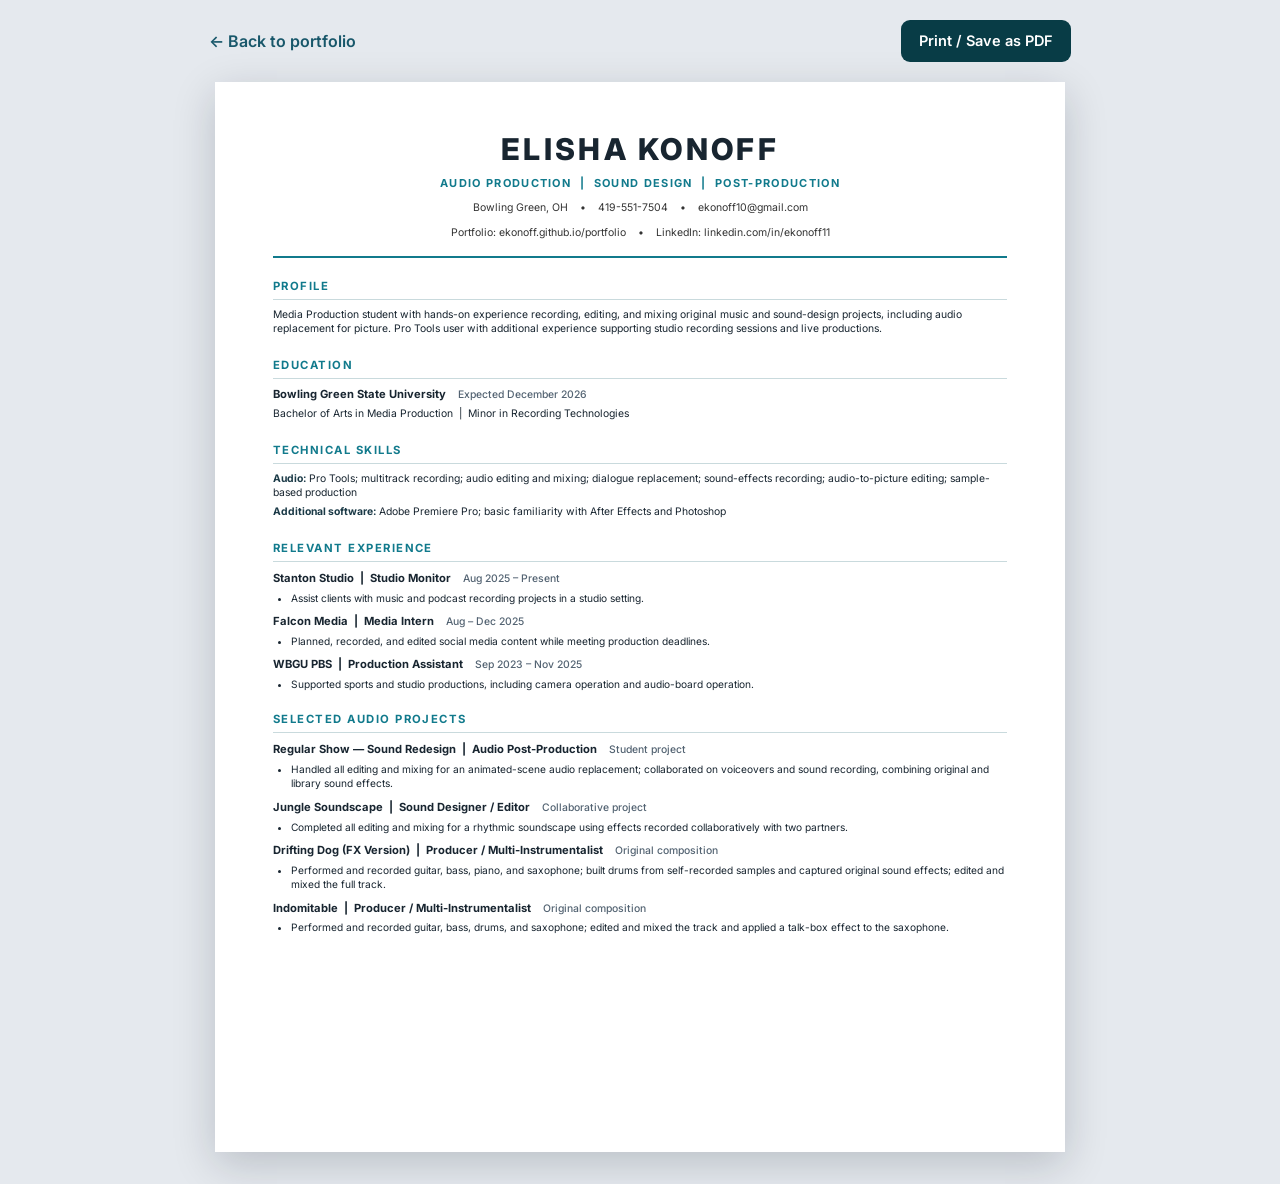
==== resume/index.html @ 47121824 "Publish readable, printable audio internship résumé page" ====
<!doctype html>
<html lang="en">
<head>
<meta charset="utf-8">
<meta name="viewport" content="width=device-width, initial-scale=1">
<title>Elisha Konoff | Résumé</title>
<meta name="description" content="Résumé of Elisha Konoff: audio production, sound design, recording, editing, and post-production.">
<link rel="preconnect" href="https://fonts.googleapis.com">
<link href="https://fonts.googleapis.com/css2?family=Inter:wght@400;500;600;700;800&display=swap" rel="stylesheet">
<style>
:root{--accent:#117a8c;--ink:#182530;--muted:#536372}
*{box-sizing:border-box}
html{background:#e5e9ee}
body{font-family:Inter,Arial,Helvetica,sans-serif;color:var(--ink);margin:0;line-height:1.4}
.utility{display:flex;justify-content:space-between;align-items:center;gap:15px;max-width:890px;margin:20px auto;padding:0 14px}
.utility a{color:#18576a;text-decoration:none;font-weight:600}
.utility button{border:0;background:#083c46;color:white;border-radius:9px;padding:12px 18px;cursor:pointer;font:600 .91rem Inter,Arial,sans-serif}
.sheet{width:min(100% - 28px,850px);min-height:1070px;margin:0 auto 32px;background:white;padding:46px 58px 40px;box-shadow:0 12px 40px #0a172331}
header{text-align:center;border-bottom:2px solid var(--accent);padding-bottom:15px}
h1{font-size:30px;letter-spacing:.11em;margin:0 0 6px;font-weight:800}
.tagline{font-size:11px;letter-spacing:.12em;color:var(--accent);font-weight:700}
.contactline{font-size:10.5px;margin-top:10px;display:flex;justify-content:center;flex-wrap:wrap;gap:5px 12px;color:#333}
.contactline a{color:inherit;text-decoration:none}
h2{font-size:11.3px;letter-spacing:.13em;color:var(--accent);text-transform:uppercase;border-bottom:1px solid #c9dadd;margin:21px 0 8px;padding-bottom:4px}
p{font-size:10.4px;line-height:1.43;margin:4px 0}
.entry{margin:9px 0 0}
.entry-header{display:flex;justify-content:flex-start;align-items:baseline;gap:12px;flex-wrap:wrap}
.entry-title{font-size:11.2px;font-weight:700}
.entry-date{font-size:10.4px;color:var(--muted);font-weight:500}
.entry-meta{font-size:10px;color:var(--muted)}
ul{padding-left:18px;margin:4px 0 0}
li{font-size:10.2px;line-height:1.42;margin:3px 0}
.skill-line strong{color:#1b3a47}
@page{size:letter;margin:0}
@media print{
 html{background:white}
 .utility{display:none!important}
 .sheet{box-shadow:none!important;margin:0!important;width:100%!important;min-height:0;padding:.46in .65in!important}
 body{-webkit-print-color-adjust:exact;print-color-adjust:exact}
 a{color:inherit;text-decoration:none}
 h2,.entry{break-inside:avoid}
}
@media(max-width:620px){.sheet{padding:26px 20px;min-height:0}h1{font-size:25px}.utility{margin:12px auto}.contactline{gap:3px 8px}}
</style>
</head>
<body>
<div class="utility">
  <a href="../">← Back to portfolio</a>
  <button type="button" onclick="window.print()">Print / Save as PDF</button>
</div>
<main class="sheet">
<header>
  <h1>ELISHA KONOFF</h1>
  <div class="tagline">AUDIO PRODUCTION &nbsp;|&nbsp; SOUND DESIGN &nbsp;|&nbsp; POST-PRODUCTION</div>
  <div class="contactline">
    <span>Bowling Green, OH</span><span>•</span><span>419-551-7504</span><span>•</span>
    <a href="mailto:ekonoff10@gmail.com">ekonoff10@gmail.com</a>
  </div>
  <div class="contactline">
    <a href="https://ekonoff.github.io/portfolio/">Portfolio: ekonoff.github.io/portfolio</a><span>•</span>
    <a href="https://www.linkedin.com/in/ekonoff11/">LinkedIn: linkedin.com/in/ekonoff11</a>
  </div>
</header>
<section>
<h2>Profile</h2>
<p>Media Production student with hands-on experience recording, editing, and mixing original music and sound-design projects, including audio replacement for picture. Pro Tools user with additional experience supporting studio recording sessions and live productions.</p>
</section>
<section>
<h2>Education</h2>
<div class="entry-header"><span class="entry-title">Bowling Green State University</span><span class="entry-date">Expected December 2026</span></div>
<p>Bachelor of Arts in Media Production &nbsp;|&nbsp; Minor in Recording Technologies</p>
</section>
<section>
<h2>Technical Skills</h2>
<p class="skill-line"><strong>Audio:</strong> Pro Tools; multitrack recording; audio editing and mixing; dialogue replacement; sound-effects recording; audio-to-picture editing; sample-based production</p>
<p class="skill-line"><strong>Additional software:</strong> Adobe Premiere Pro; basic familiarity with After Effects and Photoshop</p>
</section>
<section>
<h2>Relevant Experience</h2>
<div class="entry"><div class="entry-header"><span class="entry-title">Stanton Studio &nbsp;|&nbsp; Studio Monitor</span><span class="entry-date">Aug 2025 – Present</span></div>
<ul><li>Assist clients with music and podcast recording projects in a studio setting.</li></ul></div>
<div class="entry"><div class="entry-header"><span class="entry-title">Falcon Media &nbsp;|&nbsp; Media Intern</span><span class="entry-date">Aug – Dec 2025</span></div>
<ul><li>Planned, recorded, and edited social media content while meeting production deadlines.</li></ul></div>
<div class="entry"><div class="entry-header"><span class="entry-title">WBGU PBS &nbsp;|&nbsp; Production Assistant</span><span class="entry-date">Sep 2023 – Nov 2025</span></div>
<ul><li>Supported sports and studio productions, including camera operation and audio-board operation.</li></ul></div>
</section>
<section>
<h2>Selected Audio Projects</h2>
<div class="entry"><div class="entry-header"><span class="entry-title">Regular Show — Sound Redesign &nbsp;|&nbsp; Audio Post-Production</span><span class="entry-date">Student project</span></div>
<ul><li>Handled all editing and mixing for an animated-scene audio replacement; collaborated on voiceovers and sound recording, combining original and library sound effects.</li></ul></div>
<div class="entry"><div class="entry-header"><span class="entry-title">Jungle Soundscape &nbsp;|&nbsp; Sound Designer / Editor</span><span class="entry-date">Collaborative project</span></div>
<ul><li>Completed all editing and mixing for a rhythmic soundscape using effects recorded collaboratively with two partners.</li></ul></div>
<div class="entry"><div class="entry-header"><span class="entry-title">Drifting Dog (FX Version) &nbsp;|&nbsp; Producer / Multi-Instrumentalist</span><span class="entry-date">Original composition</span></div>
<ul><li>Performed and recorded guitar, bass, piano, and saxophone; built drums from self-recorded samples and captured original sound effects; edited and mixed the full track.</li></ul></div>
<div class="entry"><div class="entry-header"><span class="entry-title">Indomitable &nbsp;|&nbsp; Producer / Multi-Instrumentalist</span><span class="entry-date">Original composition</span></div>
<ul><li>Performed and recorded guitar, bass, drums, and saxophone; edited and mixed the track and applied a talk-box effect to the saxophone.</li></ul></div>
</section>
</main>
</body>
</html>
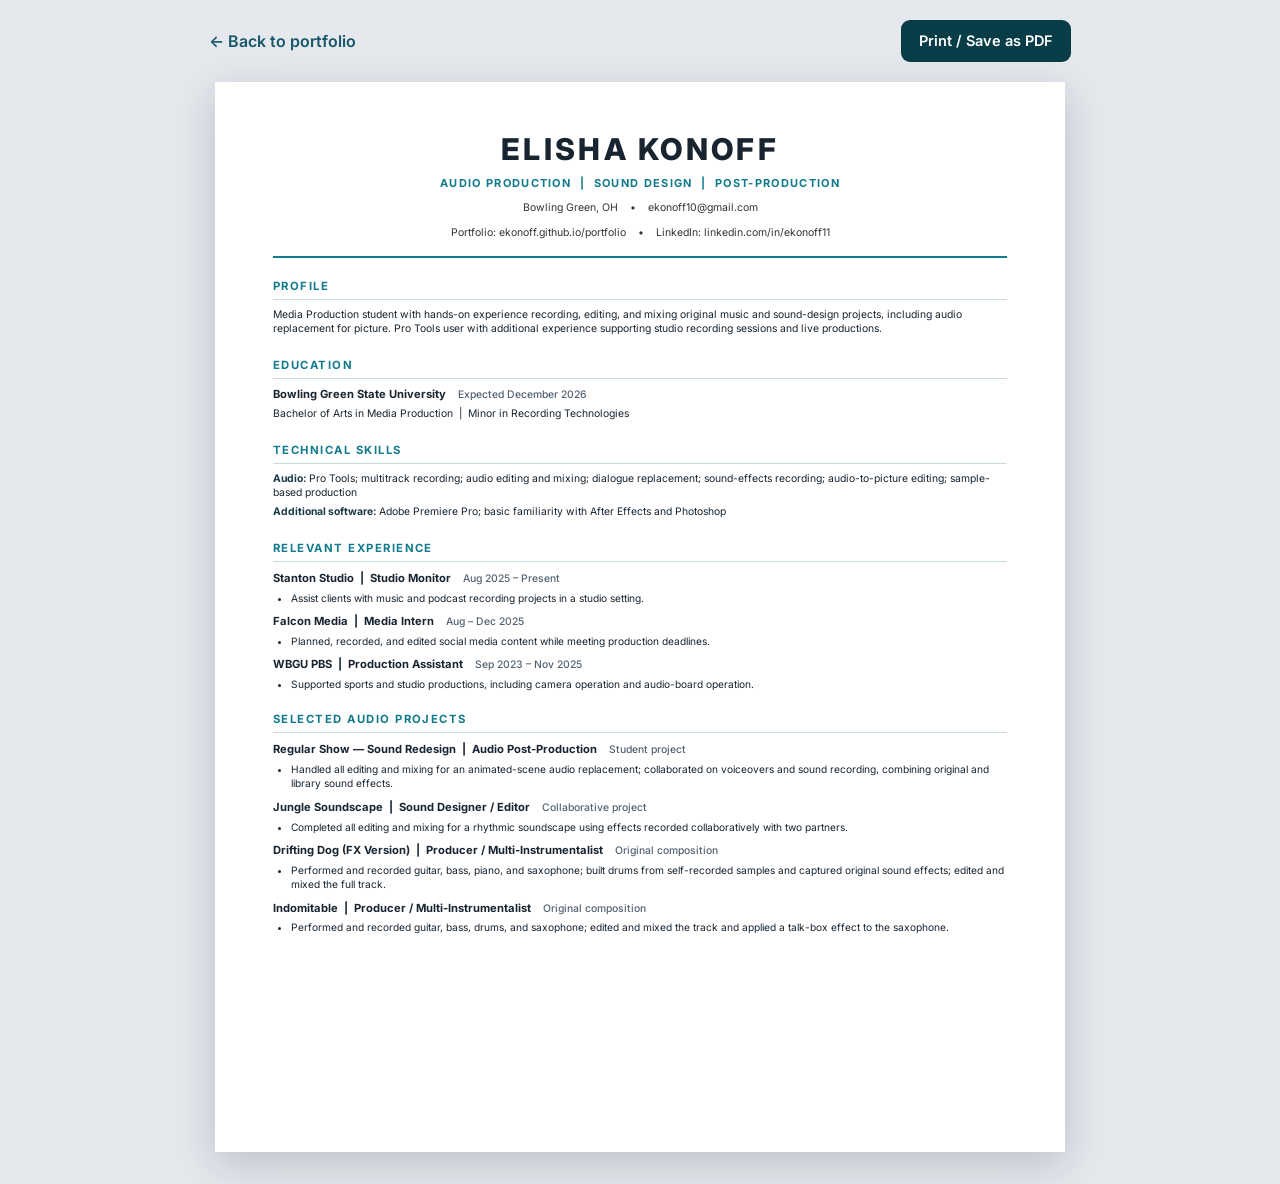
==== commit ce7bada2: "Remove personal phone number from public résumé page" ====
--- a/resume/index.html
+++ b/resume/index.html
@@ -53,7 +53,7 @@
   <h1>ELISHA KONOFF</h1>
   <div class="tagline">AUDIO PRODUCTION &nbsp;|&nbsp; SOUND DESIGN &nbsp;|&nbsp; POST-PRODUCTION</div>
   <div class="contactline">
-    <span>Bowling Green, OH</span><span>•</span><span>419-551-7504</span><span>•</span>
+    <span>Bowling Green, OH</span><span>•</span>
     <a href="mailto:ekonoff10@gmail.com">ekonoff10@gmail.com</a>
   </div>
   <div class="contactline">
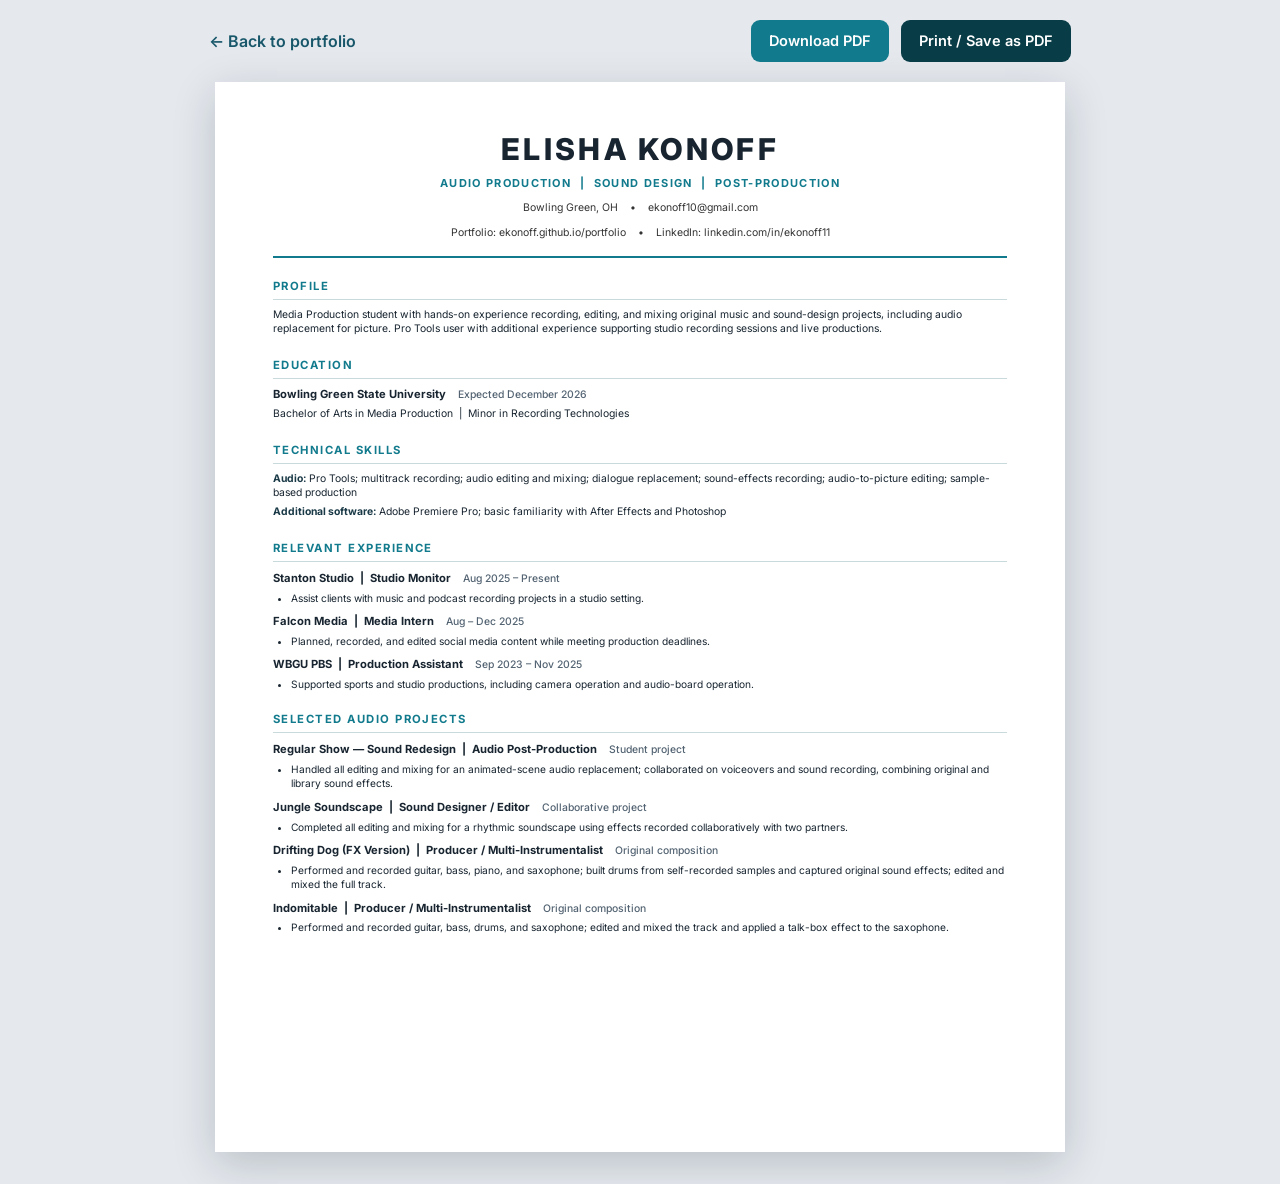
==== commit 1777219b: "Add direct PDF download button to résumé page" ====
--- a/resume/index.html
+++ b/resume/index.html
@@ -15,6 +15,10 @@
 .utility{display:flex;justify-content:space-between;align-items:center;gap:15px;max-width:890px;margin:20px auto;padding:0 14px}
 .utility a{color:#18576a;text-decoration:none;font-weight:600}
 .utility button{border:0;background:#083c46;color:white;border-radius:9px;padding:12px 18px;cursor:pointer;font:600 .91rem Inter,Arial,sans-serif}
+.utility-actions{display:flex;align-items:center;gap:12px;flex-wrap:wrap}
+.utility .utility-download{background:#117a8c;color:#fff;padding:12px 18px;border-radius:9px;font:600 .91rem Inter,Arial,sans-serif}
+.utility .utility-download:hover{background:#0b5e6e}
+
 .sheet{width:min(100% - 28px,850px);min-height:1070px;margin:0 auto 32px;background:white;padding:46px 58px 40px;box-shadow:0 12px 40px #0a172331}
 header{text-align:center;border-bottom:2px solid var(--accent);padding-bottom:15px}
 h1{font-size:30px;letter-spacing:.11em;margin:0 0 6px;font-weight:800}
@@ -46,7 +50,10 @@
 <body>
 <div class="utility">
   <a href="../">← Back to portfolio</a>
-  <button type="button" onclick="window.print()">Print / Save as PDF</button>
+  <div class="utility-actions">
+    <a class="utility-download" href="./Elisha_Konoff_Resume.pdf" download="Elisha_Konoff_Resume.pdf">Download PDF</a>
+    <button type="button" onclick="window.print()">Print / Save as PDF</button>
+  </div>
 </div>
 <main class="sheet">
 <header>
